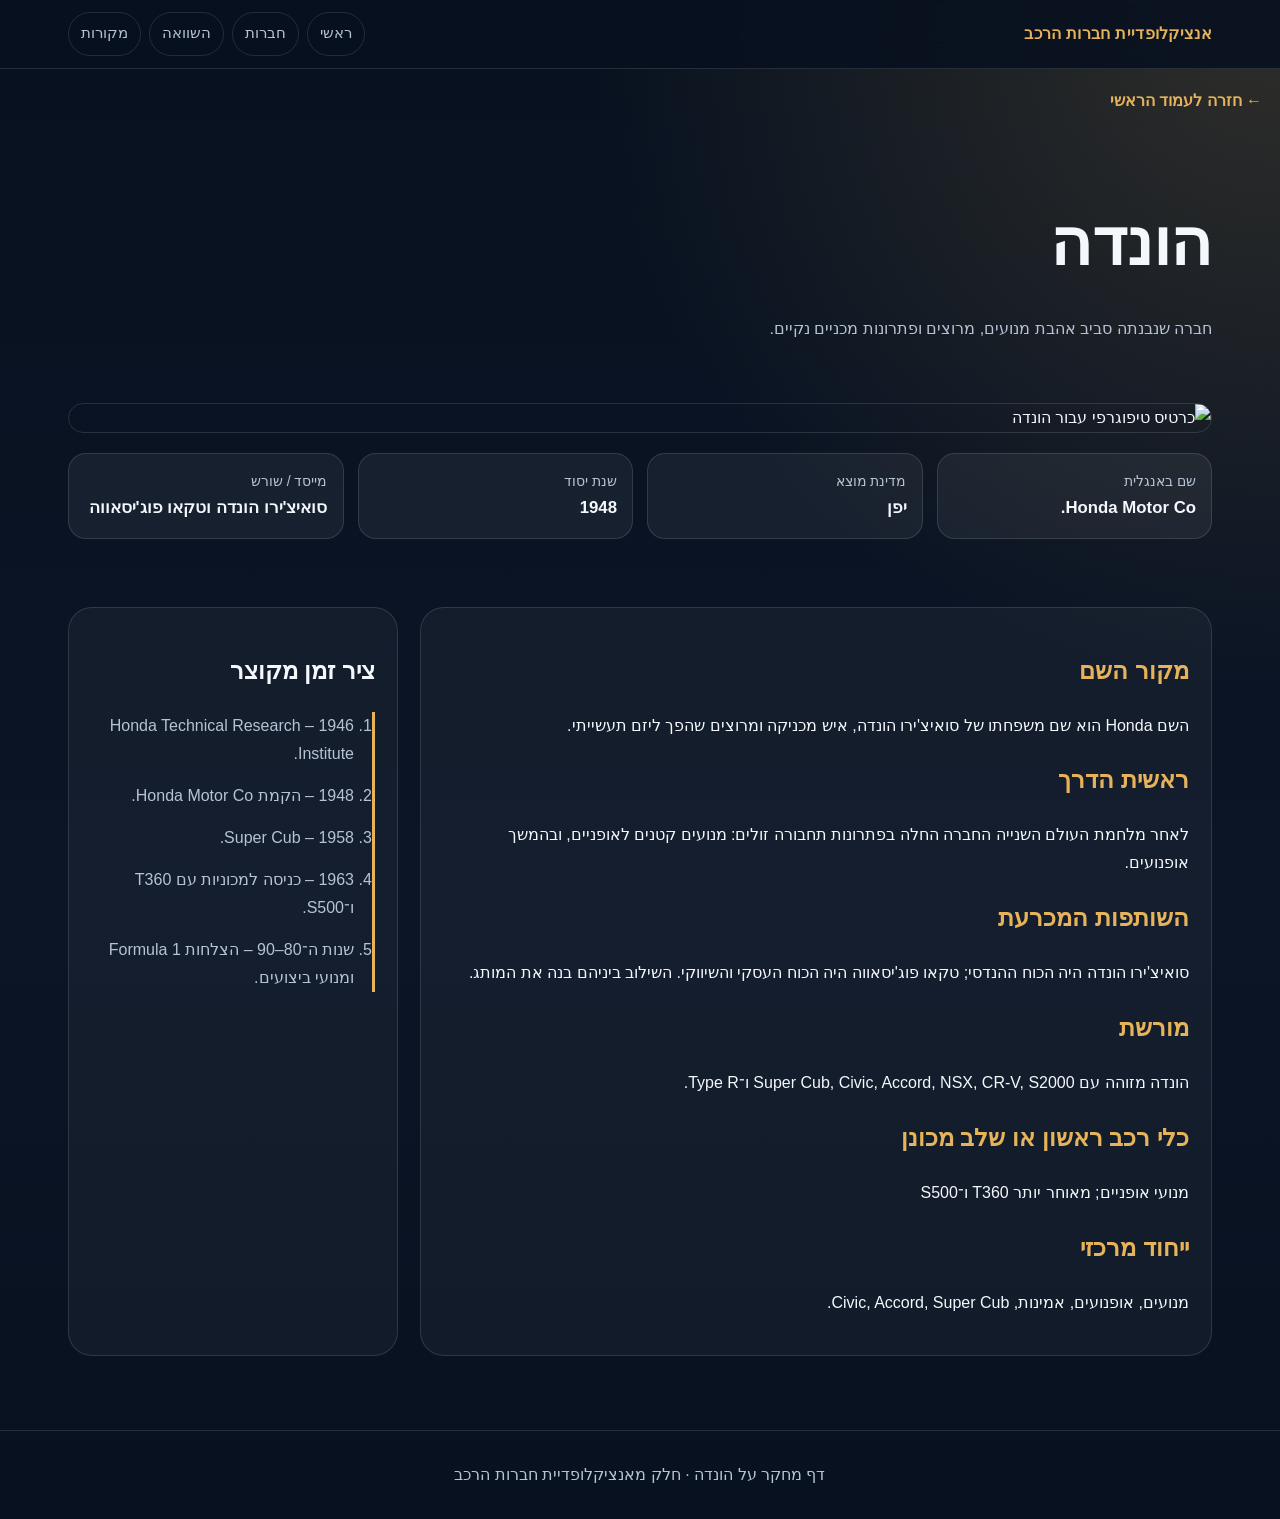
==== companies/honda.html @ 613faa34 "Add files via upload" ====
<!doctype html>
<html lang="he" dir="rtl">
<head>
<meta charset="utf-8">
<meta name="viewport" content="width=device-width, initial-scale=1">
<title>הונדה | אנציקלופדיית חברות הרכב</title>
<meta name="description" content="דף מחקר על הונדה (Honda Motor Co.) – היסטוריה, מקור שם, דגמי מפתח ומורשת.">
<link rel="stylesheet" href="../style.css">
</head>
<body class="company-page">
<header class="site-header">
  <nav class="nav">
    <div class="logo">אנציקלופדיית חברות הרכב</div>
    <div class="nav-links">
      <a href="../index.html">ראשי</a>
      <a href="../index.html#brands">חברות</a>
      <a href="../index.html#compare">השוואה</a>
      <a href="../index.html#sources">מקורות</a>
    </div>
  </nav>
</header>
<a class="back" href="../index.html">← חזרה לעמוד הראשי</a>
<section class="company-title">
  <h1>הונדה</h1>
  <p>חברה שנבנתה סביב אהבת מנועים, מרוצים ופתרונות מכניים נקיים.</p>
</section>
<section>
  <img src="../assets/honda-typographic-card.svg" alt="כרטיס טיפוגרפי עבור הונדה" style="width:100%;border-radius:28px;border:1px solid var(--line);display:block;margin-bottom:20px">
  <div class="fact-grid">
    <div class="fact"><span>שם באנגלית</span><strong>Honda Motor Co.</strong></div>
    <div class="fact"><span>מדינת מוצא</span><strong>יפן</strong></div>
    <div class="fact"><span>שנת יסוד</span><strong>1948</strong></div>
    <div class="fact"><span>מייסד / שורש</span><strong>סואיצ'ירו הונדה וטקאו פוג'יסאווה</strong></div>
  </div>
</section>
<section class="article">
  <article class="article-main">
    <h2>מקור השם</h2><p>השם Honda הוא שם משפחתו של סואיצ'ירו הונדה, איש מכניקה ומרוצים שהפך ליזם תעשייתי.</p>
<h2>ראשית הדרך</h2><p>לאחר מלחמת העולם השנייה החברה החלה בפתרונות תחבורה זולים: מנועים קטנים לאופניים, ובהמשך אופנועים.</p>
<h2>השותפות המכרעת</h2><p>סואיצ'ירו הונדה היה הכוח ההנדסי; טקאו פוג'יסאווה היה הכוח העסקי והשיווקי. השילוב ביניהם בנה את המותג.</p>
<h2>מורשת</h2><p>הונדה מזוהה עם Super Cub, Civic, Accord, NSX, CR-V, S2000 ו־Type R.</p>
    <h2>כלי רכב ראשון או שלב מכונן</h2>
    <p>מנועי אופניים; מאוחר יותר T360 ו־S500</p>
    <h2>ייחוד מרכזי</h2>
    <p>מנועים, אופנועים, אמינות, Civic, Accord, Super Cub.</p>
  </article>
  <aside class="aside">
    <h2>ציר זמן מקוצר</h2>
    <ol class="timeline"><li>1946 – Honda Technical Research Institute.</li>
<li>1948 – הקמת Honda Motor Co.</li>
<li>1958 – Super Cub.</li>
<li>1963 – כניסה למכוניות עם T360 ו־S500.</li>
<li>שנות ה־80–90 – הצלחות Formula 1 ומנועי ביצועים.</li></ol>
  </aside>
</section>
<footer class="footer">דף מחקר על הונדה · חלק מאנציקלופדיית חברות הרכב</footer>
</body>
</html>
---- style.css ----
:root{
  --bg:#07111f; --card:#0e1b2f; --card2:#13253f; --text:#f4f7fb; --muted:#b6c3d4;
  --accent:#e6b35a; --line:rgba(255,255,255,.12); --soft:rgba(230,179,90,.12);
}
*{box-sizing:border-box}
html{scroll-behavior:smooth}
body{margin:0; font-family:"Arial","Noto Sans Hebrew",sans-serif; background:
radial-gradient(circle at top right,rgba(230,179,90,.18),transparent 35%),
linear-gradient(180deg,#07111f,#0b1526 60%,#07111f); color:var(--text); direction:rtl; line-height:1.75}
a{color:inherit}
.site-header{position:sticky;top:0;z-index:50;background:rgba(7,17,31,.88);backdrop-filter:blur(14px);border-bottom:1px solid var(--line)}
.nav{max-width:1180px;margin:auto;display:flex;align-items:center;gap:18px;justify-content:space-between;padding:12px 18px}
.logo{font-weight:900;letter-spacing:.3px;color:var(--accent)}
.nav-links{display:flex;gap:8px;flex-wrap:wrap}
.nav-links a{text-decoration:none;padding:8px 12px;border:1px solid var(--line);border-radius:999px;color:var(--muted);font-size:.92rem}
.nav-links a:hover{background:var(--soft);color:var(--text)}
.hero{max-width:1180px;margin:0 auto;padding:68px 18px 42px;display:grid;grid-template-columns:1.1fr .9fr;gap:30px;align-items:center}
.hero h1{font-size:clamp(2.1rem,5vw,4.7rem);line-height:1.05;margin:0 0 18px}
.hero p{color:var(--muted);font-size:1.12rem;margin:0 0 22px}
.btns{display:flex;gap:12px;flex-wrap:wrap}
.btn{display:inline-block;text-decoration:none;background:var(--accent);color:#1b1203;font-weight:800;padding:12px 18px;border-radius:14px}
.btn.secondary{background:transparent;color:var(--text);border:1px solid var(--line)}
.hero-panel{background:linear-gradient(135deg,rgba(255,255,255,.08),rgba(255,255,255,.02));border:1px solid var(--line);border-radius:28px;padding:22px;box-shadow:0 24px 80px rgba(0,0,0,.28)}
.hero-grid{display:grid;grid-template-columns:repeat(2,1fr);gap:12px}
.mini{background:rgba(255,255,255,.06);border:1px solid var(--line);border-radius:20px;padding:18px;min-height:118px}
.mini strong{display:block;color:var(--accent);font-size:1.6rem}
section{max-width:1180px;margin:0 auto;padding:34px 18px}
.section-title{font-size:2rem;margin:0 0 18px}
.cards{display:grid;grid-template-columns:repeat(3,1fr);gap:16px}
.card{background:linear-gradient(180deg,var(--card),var(--card2));border:1px solid var(--line);border-radius:24px;padding:20px;min-height:260px;position:relative;overflow:hidden}
.card::before{content:"";position:absolute;inset:auto -50px -70px auto;width:150px;height:150px;background:var(--soft);border-radius:50%}
.badge{display:inline-flex;align-items:center;justify-content:center;min-width:62px;height:62px;border-radius:18px;background:var(--soft);color:var(--accent);font-size:1.7rem;font-weight:900;margin-bottom:12px}
.card h3{margin:0;font-size:1.35rem}
.meta{color:var(--muted);font-size:.95rem;margin:8px 0 12px}
.card p{color:var(--muted);margin:0 0 16px}
.card a{position:relative;z-index:2;color:var(--accent);font-weight:800;text-decoration:none}
.timeline{border-right:3px solid var(--accent);padding-right:18px}
.timeline li{margin:0 0 14px;color:var(--muted)}
.compare{overflow:auto;border:1px solid var(--line);border-radius:22px}
table{width:100%;border-collapse:collapse;min-width:820px;background:rgba(255,255,255,.04)}
th,td{border-bottom:1px solid var(--line);padding:12px;text-align:right;vertical-align:top}
th{color:var(--accent);background:rgba(255,255,255,.05)}
.footer{margin-top:40px;border-top:1px solid var(--line);padding:30px 18px;color:var(--muted);text-align:center}
.company-page .hero{grid-template-columns:1fr}
.company-title{max-width:1180px;margin:auto;padding:54px 18px 10px}
.company-title h1{font-size:clamp(2rem,5vw,4.5rem);margin:0}
.company-title p{color:var(--muted);max-width:850px}
.fact-grid{display:grid;grid-template-columns:repeat(4,1fr);gap:14px}
.fact{background:rgba(255,255,255,.06);border:1px solid var(--line);border-radius:18px;padding:15px}
.fact span{display:block;color:var(--muted);font-size:.88rem}
.fact strong{display:block;color:var(--text);font-size:1.05rem}
.article{display:grid;grid-template-columns:1fr 330px;gap:22px}
.article-main,.aside{background:rgba(255,255,255,.04);border:1px solid var(--line);border-radius:24px;padding:22px}
.article-main h2{color:var(--accent)}
.aside ul{padding-right:18px;color:var(--muted)}
.back{display:inline-block;margin:18px;color:var(--accent);text-decoration:none;font-weight:800}
.sources li{margin-bottom:10px;color:var(--muted);direction:ltr;text-align:left}
@media(max-width:900px){.hero,.article{grid-template-columns:1fr}.cards{grid-template-columns:1fr 1fr}.fact-grid{grid-template-columns:1fr 1fr}}
@media(max-width:620px){.nav{align-items:flex-start;flex-direction:column}.cards{grid-template-columns:1fr}.fact-grid{grid-template-columns:1fr}.hero{padding-top:38px}.hero-grid{grid-template-columns:1fr}}
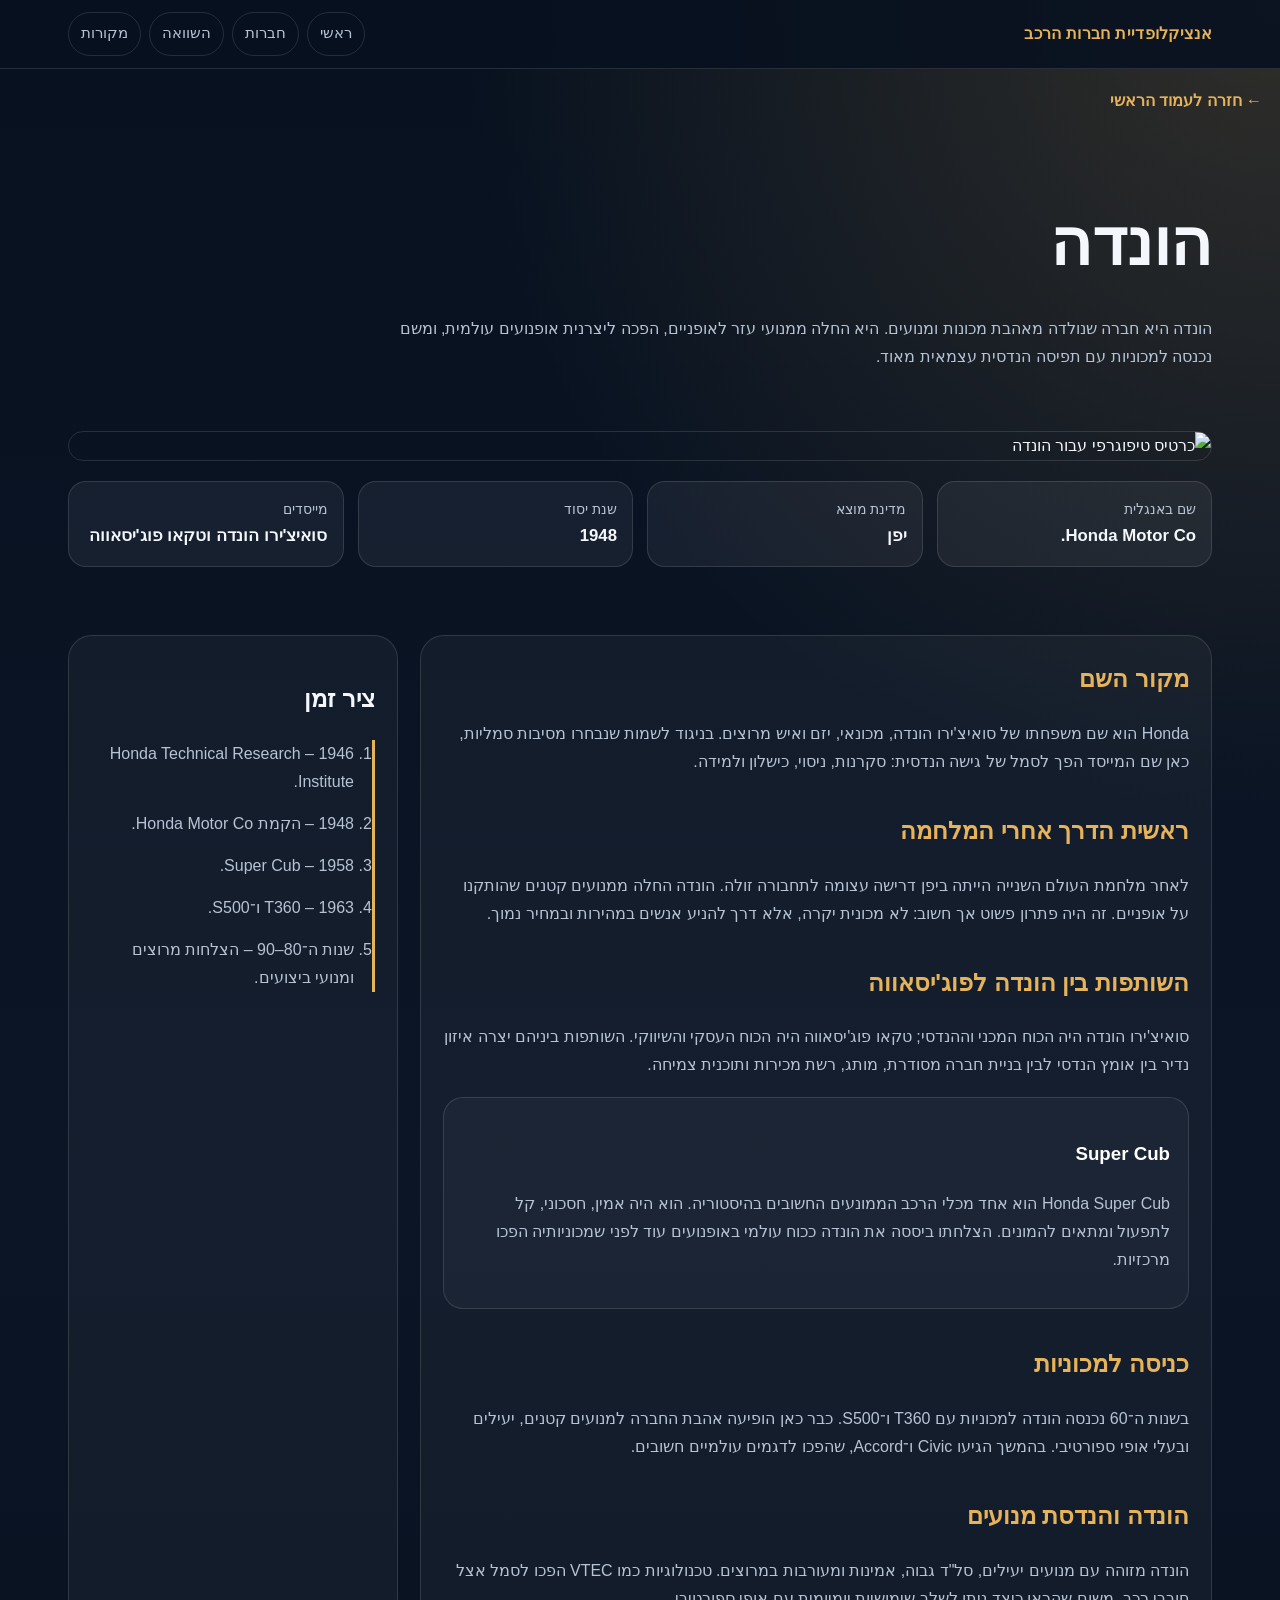
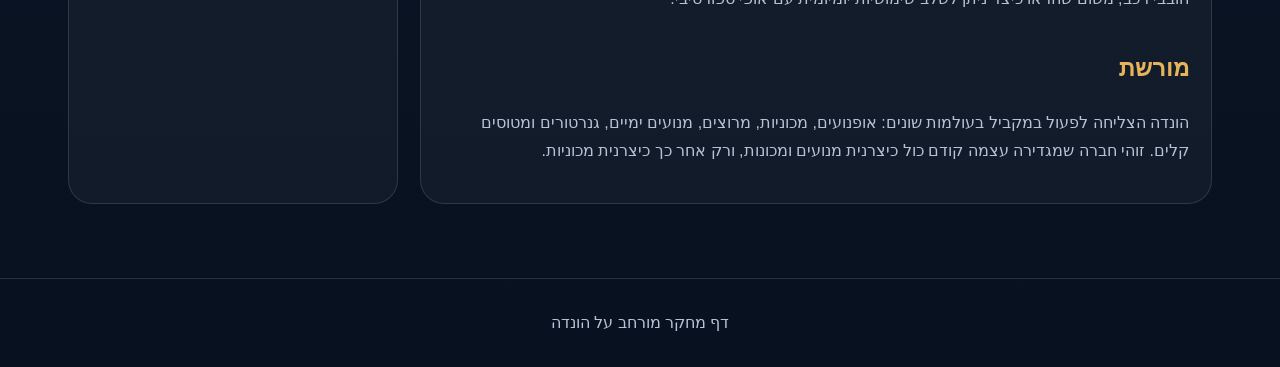
==== commit 2c9671d4: "Expand Honda research page" ====
--- a/companies/honda.html
+++ b/companies/honda.html
@@ -1,58 +1 @@
-<!doctype html>
-<html lang="he" dir="rtl">
-<head>
-<meta charset="utf-8">
-<meta name="viewport" content="width=device-width, initial-scale=1">
-<title>הונדה | אנציקלופדיית חברות הרכב</title>
-<meta name="description" content="דף מחקר על הונדה (Honda Motor Co.) – היסטוריה, מקור שם, דגמי מפתח ומורשת.">
-<link rel="stylesheet" href="../style.css">
-</head>
-<body class="company-page">
-<header class="site-header">
-  <nav class="nav">
-    <div class="logo">אנציקלופדיית חברות הרכב</div>
-    <div class="nav-links">
-      <a href="../index.html">ראשי</a>
-      <a href="../index.html#brands">חברות</a>
-      <a href="../index.html#compare">השוואה</a>
-      <a href="../index.html#sources">מקורות</a>
-    </div>
-  </nav>
-</header>
-<a class="back" href="../index.html">← חזרה לעמוד הראשי</a>
-<section class="company-title">
-  <h1>הונדה</h1>
-  <p>חברה שנבנתה סביב אהבת מנועים, מרוצים ופתרונות מכניים נקיים.</p>
-</section>
-<section>
-  <img src="../assets/honda-typographic-card.svg" alt="כרטיס טיפוגרפי עבור הונדה" style="width:100%;border-radius:28px;border:1px solid var(--line);display:block;margin-bottom:20px">
-  <div class="fact-grid">
-    <div class="fact"><span>שם באנגלית</span><strong>Honda Motor Co.</strong></div>
-    <div class="fact"><span>מדינת מוצא</span><strong>יפן</strong></div>
-    <div class="fact"><span>שנת יסוד</span><strong>1948</strong></div>
-    <div class="fact"><span>מייסד / שורש</span><strong>סואיצ'ירו הונדה וטקאו פוג'יסאווה</strong></div>
-  </div>
-</section>
-<section class="article">
-  <article class="article-main">
-    <h2>מקור השם</h2><p>השם Honda הוא שם משפחתו של סואיצ'ירו הונדה, איש מכניקה ומרוצים שהפך ליזם תעשייתי.</p>
-<h2>ראשית הדרך</h2><p>לאחר מלחמת העולם השנייה החברה החלה בפתרונות תחבורה זולים: מנועים קטנים לאופניים, ובהמשך אופנועים.</p>
-<h2>השותפות המכרעת</h2><p>סואיצ'ירו הונדה היה הכוח ההנדסי; טקאו פוג'יסאווה היה הכוח העסקי והשיווקי. השילוב ביניהם בנה את המותג.</p>
-<h2>מורשת</h2><p>הונדה מזוהה עם Super Cub, Civic, Accord, NSX, CR-V, S2000 ו־Type R.</p>
-    <h2>כלי רכב ראשון או שלב מכונן</h2>
-    <p>מנועי אופניים; מאוחר יותר T360 ו־S500</p>
-    <h2>ייחוד מרכזי</h2>
-    <p>מנועים, אופנועים, אמינות, Civic, Accord, Super Cub.</p>
-  </article>
-  <aside class="aside">
-    <h2>ציר זמן מקוצר</h2>
-    <ol class="timeline"><li>1946 – Honda Technical Research Institute.</li>
-<li>1948 – הקמת Honda Motor Co.</li>
-<li>1958 – Super Cub.</li>
-<li>1963 – כניסה למכוניות עם T360 ו־S500.</li>
-<li>שנות ה־80–90 – הצלחות Formula 1 ומנועי ביצועים.</li></ol>
-  </aside>
-</section>
-<footer class="footer">דף מחקר על הונדה · חלק מאנציקלופדיית חברות הרכב</footer>
-</body>
-</html>+<!doctype html><html lang="he" dir="rtl"><head><meta charset="utf-8"><meta name="viewport" content="width=device-width, initial-scale=1"><title>הונדה | אנציקלופדיית חברות הרכב</title><meta name="description" content="מחקר מורחב על הונדה: סואיצ'ירו הונדה, אופנועים, מנועים, Civic, Accord ומורשת מרוצים."><link rel="stylesheet" href="../style.css"></head><body class="company-page"><header class="site-header"><nav class="nav"><div class="logo">אנציקלופדיית חברות הרכב</div><div class="nav-links"><a href="../index.html">ראשי</a><a href="../index.html#brands">חברות</a><a href="../index.html#compare">השוואה</a><a href="../index.html#sources">מקורות</a></div></nav></header><a class="back" href="../index.html">← חזרה לעמוד הראשי</a><section class="company-title"><h1>הונדה</h1><p>הונדה היא חברה שנולדה מאהבת מכונות ומנועים. היא החלה ממנועי עזר לאופניים, הפכה ליצרנית אופנועים עולמית, ומשם נכנסה למכוניות עם תפיסה הנדסית עצמאית מאוד.</p></section><section><img src="../assets/honda-typographic-card.svg" alt="כרטיס טיפוגרפי עבור הונדה" style="width:100%;border-radius:28px;border:1px solid var(--line);display:block;margin-bottom:20px"><div class="fact-grid"><div class="fact"><span>שם באנגלית</span><strong>Honda Motor Co.</strong></div><div class="fact"><span>מדינת מוצא</span><strong>יפן</strong></div><div class="fact"><span>שנת יסוד</span><strong>1948</strong></div><div class="fact"><span>מייסדים</span><strong>סואיצ'ירו הונדה וטקאו פוג'יסאווה</strong></div></div></section><section class="article"><article class="article-main"><h2>מקור השם</h2><p>Honda הוא שם משפחתו של סואיצ'ירו הונדה, מכונאי, יזם ואיש מרוצים. בניגוד לשמות שנבחרו מסיבות סמליות, כאן שם המייסד הפך לסמל של גישה הנדסית: סקרנות, ניסוי, כישלון ולמידה.</p><h2>ראשית הדרך אחרי המלחמה</h2><p>לאחר מלחמת העולם השנייה הייתה ביפן דרישה עצומה לתחבורה זולה. הונדה החלה ממנועים קטנים שהותקנו על אופניים. זה היה פתרון פשוט אך חשוב: לא מכונית יקרה, אלא דרך להניע אנשים במהירות ובמחיר נמוך.</p><h2>השותפות בין הונדה לפוג'יסאווה</h2><p>סואיצ'ירו הונדה היה הכוח המכני וההנדסי; טקאו פוג'יסאווה היה הכוח העסקי והשיווקי. השותפות ביניהם יצרה איזון נדיר בין אומץ הנדסי לבין בניית חברה מסודרת, מותג, רשת מכירות ותוכנית צמיחה.</p><div class="research-block"><h3>Super Cub</h3><p>Honda Super Cub הוא אחד מכלי הרכב הממונעים החשובים בהיסטוריה. הוא היה אמין, חסכוני, קל לתפעול ומתאים להמונים. הצלחתו ביססה את הונדה ככוח עולמי באופנועים עוד לפני שמכוניותיה הפכו מרכזיות.</p></div><h2>כניסה למכוניות</h2><p>בשנות ה־60 נכנסה הונדה למכוניות עם T360 ו־S500. כבר כאן הופיעה אהבת החברה למנועים קטנים, יעילים ובעלי אופי ספורטיבי. בהמשך הגיעו Civic ו־Accord, שהפכו לדגמים עולמיים חשובים.</p><h2>הונדה והנדסת מנועים</h2><p>הונדה מזוהה עם מנועים יעילים, סל"ד גבוה, אמינות ומעורבות במרוצים. טכנולוגיות כמו VTEC הפכו לסמל אצל חובבי רכב, משום שהראו כיצד ניתן לשלב שימושיות יומיומית עם אופי ספורטיבי.</p><h2>מורשת</h2><p>הונדה הצליחה לפעול במקביל בעולמות שונים: אופנועים, מכוניות, מרוצים, מנועים ימיים, גנרטורים ומטוסים קלים. זוהי חברה שמגדירה עצמה קודם כול כיצרנית מנועים ומכונות, ורק אחר כך כיצרנית מכוניות.</p></article><aside class="aside"><h2>ציר זמן</h2><ol class="timeline"><li>1946 – Honda Technical Research Institute.</li><li>1948 – הקמת Honda Motor Co.</li><li>1958 – Super Cub.</li><li>1963 – T360 ו־S500.</li><li>שנות ה־80–90 – הצלחות מרוצים ומנועי ביצועים.</li></ol></aside></section><footer class="footer">דף מחקר מורחב על הונדה</footer></body></html>
--- a/style.css
+++ b/style.css
@@ -10,6 +10,7 @@
 linear-gradient(180deg,#07111f,#0b1526 60%,#07111f); color:var(--text); direction:rtl; line-height:1.75}
 a{color:inherit}
 .site-header{position:sticky;top:0;z-index:50;background:rgba(7,17,31,.88);backdrop-filter:blur(14px);border-bottom:1px solid var(--line)}
+.company-page .site-header{position:relative;top:auto;backdrop-filter:none}
 .nav{max-width:1180px;margin:auto;display:flex;align-items:center;gap:18px;justify-content:space-between;padding:12px 18px}
 .logo{font-weight:900;letter-spacing:.3px;color:var(--accent)}
 .nav-links{display:flex;gap:8px;flex-wrap:wrap}
@@ -52,9 +53,16 @@
 .fact strong{display:block;color:var(--text);font-size:1.05rem}
 .article{display:grid;grid-template-columns:1fr 330px;gap:22px}
 .article-main,.aside{background:rgba(255,255,255,.04);border:1px solid var(--line);border-radius:24px;padding:22px}
-.article-main h2{color:var(--accent)}
+.article-main h2{color:var(--accent);margin-top:34px}
+.article-main h2:first-child{margin-top:0}
+.article-main h3{color:#fff;margin-top:22px}
+.article-main p{color:var(--muted);margin:0 0 16px}
+.research-block{background:rgba(255,255,255,.035);border:1px solid var(--line);border-radius:20px;padding:18px;margin:18px 0}
+.research-block ul{padding-right:20px;color:var(--muted)}
 .aside ul{padding-right:18px;color:var(--muted)}
+.aside a{color:var(--accent);text-decoration:none;font-weight:800}
 .back{display:inline-block;margin:18px;color:var(--accent);text-decoration:none;font-weight:800}
 .sources li{margin-bottom:10px;color:var(--muted);direction:ltr;text-align:left}
+.note{border-right:4px solid var(--accent);padding:12px 16px;background:var(--soft);border-radius:14px;color:var(--muted)}
 @media(max-width:900px){.hero,.article{grid-template-columns:1fr}.cards{grid-template-columns:1fr 1fr}.fact-grid{grid-template-columns:1fr 1fr}}
 @media(max-width:620px){.nav{align-items:flex-start;flex-direction:column}.cards{grid-template-columns:1fr}.fact-grid{grid-template-columns:1fr}.hero{padding-top:38px}.hero-grid{grid-template-columns:1fr}}
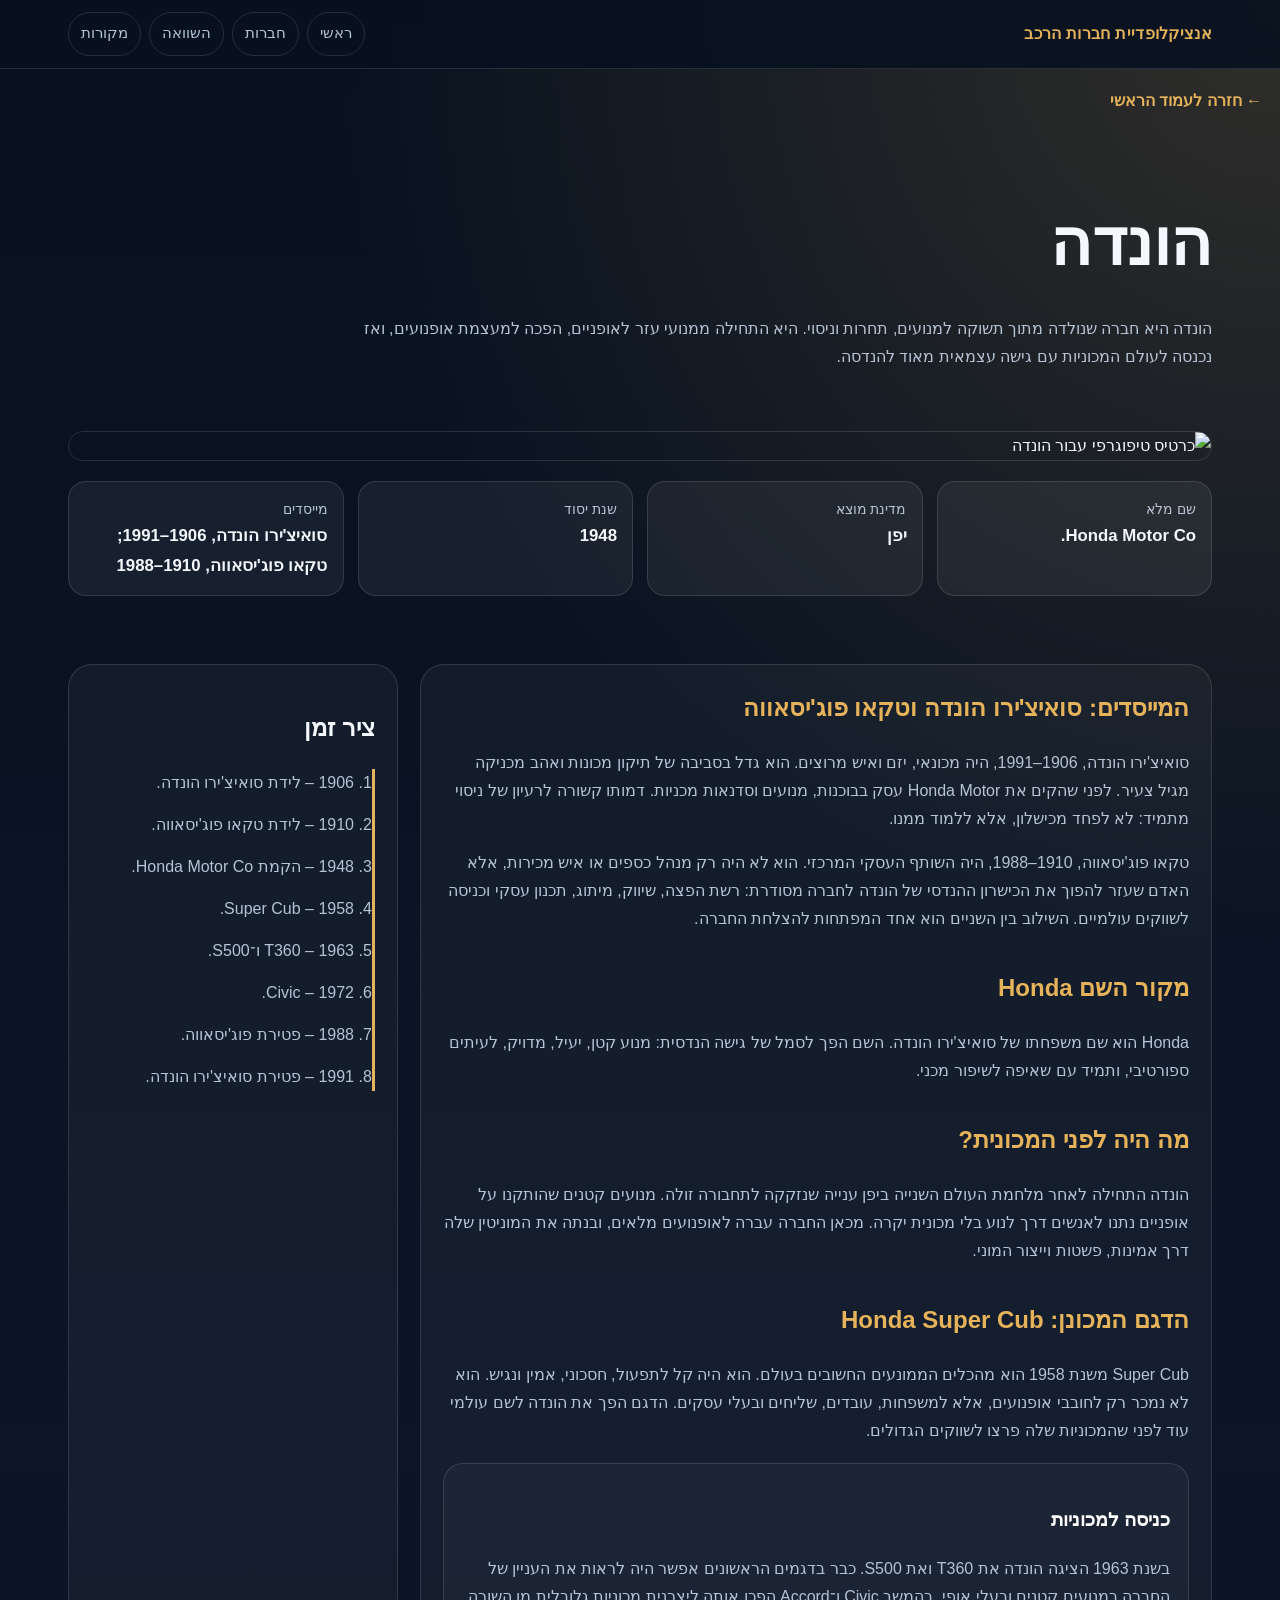
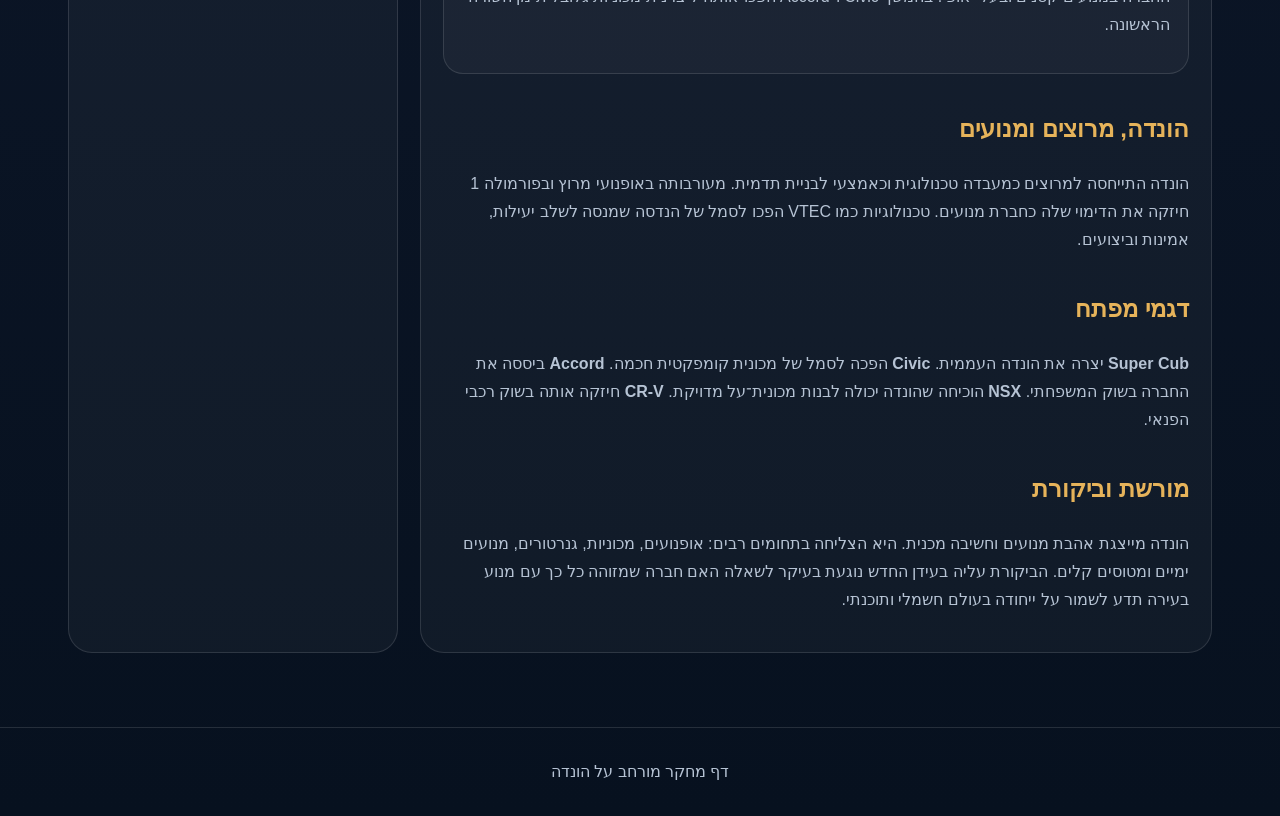
==== commit cb2f4331: "Deepen Honda page with founder biographies" ====
--- a/companies/honda.html
+++ b/companies/honda.html
@@ -1 +1 @@
-<!doctype html><html lang="he" dir="rtl"><head><meta charset="utf-8"><meta name="viewport" content="width=device-width, initial-scale=1"><title>הונדה | אנציקלופדיית חברות הרכב</title><meta name="description" content="מחקר מורחב על הונדה: סואיצ'ירו הונדה, אופנועים, מנועים, Civic, Accord ומורשת מרוצים."><link rel="stylesheet" href="../style.css"></head><body class="company-page"><header class="site-header"><nav class="nav"><div class="logo">אנציקלופדיית חברות הרכב</div><div class="nav-links"><a href="../index.html">ראשי</a><a href="../index.html#brands">חברות</a><a href="../index.html#compare">השוואה</a><a href="../index.html#sources">מקורות</a></div></nav></header><a class="back" href="../index.html">← חזרה לעמוד הראשי</a><section class="company-title"><h1>הונדה</h1><p>הונדה היא חברה שנולדה מאהבת מכונות ומנועים. היא החלה ממנועי עזר לאופניים, הפכה ליצרנית אופנועים עולמית, ומשם נכנסה למכוניות עם תפיסה הנדסית עצמאית מאוד.</p></section><section><img src="../assets/honda-typographic-card.svg" alt="כרטיס טיפוגרפי עבור הונדה" style="width:100%;border-radius:28px;border:1px solid var(--line);display:block;margin-bottom:20px"><div class="fact-grid"><div class="fact"><span>שם באנגלית</span><strong>Honda Motor Co.</strong></div><div class="fact"><span>מדינת מוצא</span><strong>יפן</strong></div><div class="fact"><span>שנת יסוד</span><strong>1948</strong></div><div class="fact"><span>מייסדים</span><strong>סואיצ'ירו הונדה וטקאו פוג'יסאווה</strong></div></div></section><section class="article"><article class="article-main"><h2>מקור השם</h2><p>Honda הוא שם משפחתו של סואיצ'ירו הונדה, מכונאי, יזם ואיש מרוצים. בניגוד לשמות שנבחרו מסיבות סמליות, כאן שם המייסד הפך לסמל של גישה הנדסית: סקרנות, ניסוי, כישלון ולמידה.</p><h2>ראשית הדרך אחרי המלחמה</h2><p>לאחר מלחמת העולם השנייה הייתה ביפן דרישה עצומה לתחבורה זולה. הונדה החלה ממנועים קטנים שהותקנו על אופניים. זה היה פתרון פשוט אך חשוב: לא מכונית יקרה, אלא דרך להניע אנשים במהירות ובמחיר נמוך.</p><h2>השותפות בין הונדה לפוג'יסאווה</h2><p>סואיצ'ירו הונדה היה הכוח המכני וההנדסי; טקאו פוג'יסאווה היה הכוח העסקי והשיווקי. השותפות ביניהם יצרה איזון נדיר בין אומץ הנדסי לבין בניית חברה מסודרת, מותג, רשת מכירות ותוכנית צמיחה.</p><div class="research-block"><h3>Super Cub</h3><p>Honda Super Cub הוא אחד מכלי הרכב הממונעים החשובים בהיסטוריה. הוא היה אמין, חסכוני, קל לתפעול ומתאים להמונים. הצלחתו ביססה את הונדה ככוח עולמי באופנועים עוד לפני שמכוניותיה הפכו מרכזיות.</p></div><h2>כניסה למכוניות</h2><p>בשנות ה־60 נכנסה הונדה למכוניות עם T360 ו־S500. כבר כאן הופיעה אהבת החברה למנועים קטנים, יעילים ובעלי אופי ספורטיבי. בהמשך הגיעו Civic ו־Accord, שהפכו לדגמים עולמיים חשובים.</p><h2>הונדה והנדסת מנועים</h2><p>הונדה מזוהה עם מנועים יעילים, סל"ד גבוה, אמינות ומעורבות במרוצים. טכנולוגיות כמו VTEC הפכו לסמל אצל חובבי רכב, משום שהראו כיצד ניתן לשלב שימושיות יומיומית עם אופי ספורטיבי.</p><h2>מורשת</h2><p>הונדה הצליחה לפעול במקביל בעולמות שונים: אופנועים, מכוניות, מרוצים, מנועים ימיים, גנרטורים ומטוסים קלים. זוהי חברה שמגדירה עצמה קודם כול כיצרנית מנועים ומכונות, ורק אחר כך כיצרנית מכוניות.</p></article><aside class="aside"><h2>ציר זמן</h2><ol class="timeline"><li>1946 – Honda Technical Research Institute.</li><li>1948 – הקמת Honda Motor Co.</li><li>1958 – Super Cub.</li><li>1963 – T360 ו־S500.</li><li>שנות ה־80–90 – הצלחות מרוצים ומנועי ביצועים.</li></ol></aside></section><footer class="footer">דף מחקר מורחב על הונדה</footer></body></html>+<!doctype html><html lang="he" dir="rtl"><head><meta charset="utf-8"><meta name="viewport" content="width=device-width, initial-scale=1"><title>הונדה | אנציקלופדיית חברות הרכב</title><meta name="description" content="מחקר מעמיק על הונדה: סואיצ'ירו הונדה, טקאו פוג'יסאווה, אופנועים, Super Cub, Civic, VTEC ומורשת מרוצים."><link rel="stylesheet" href="../style.css"></head><body class="company-page"><header class="site-header"><nav class="nav"><div class="logo">אנציקלופדיית חברות הרכב</div><div class="nav-links"><a href="../index.html">ראשי</a><a href="../index.html#brands">חברות</a><a href="../index.html#compare">השוואה</a><a href="../index.html#sources">מקורות</a></div></nav></header><a class="back" href="../index.html">← חזרה לעמוד הראשי</a><section class="company-title"><h1>הונדה</h1><p>הונדה היא חברה שנולדה מתוך תשוקה למנועים, תחרות וניסוי. היא התחילה ממנועי עזר לאופניים, הפכה למעצמת אופנועים, ואז נכנסה לעולם המכוניות עם גישה עצמאית מאוד להנדסה.</p></section><section><img src="../assets/honda-typographic-card.svg" alt="כרטיס טיפוגרפי עבור הונדה" style="width:100%;border-radius:28px;border:1px solid var(--line);display:block;margin-bottom:20px"><div class="fact-grid"><div class="fact"><span>שם מלא</span><strong>Honda Motor Co.</strong></div><div class="fact"><span>מדינת מוצא</span><strong>יפן</strong></div><div class="fact"><span>שנת יסוד</span><strong>1948</strong></div><div class="fact"><span>מייסדים</span><strong>סואיצ'ירו הונדה, 1906–1991; טקאו פוג'יסאווה, 1910–1988</strong></div></div></section><section class="article"><article class="article-main"><h2>המייסדים: סואיצ'ירו הונדה וטקאו פוג'יסאווה</h2><p>סואיצ'ירו הונדה, 1906–1991, היה מכונאי, יזם ואיש מרוצים. הוא גדל בסביבה של תיקון מכונות ואהב מכניקה מגיל צעיר. לפני שהקים את Honda Motor עסק בבוכנות, מנועים וסדנאות מכניות. דמותו קשורה לרעיון של ניסוי מתמיד: לא לפחד מכישלון, אלא ללמוד ממנו.</p><p>טקאו פוג'יסאווה, 1910–1988, היה השותף העסקי המרכזי. הוא לא היה רק מנהל כספים או איש מכירות, אלא האדם שעזר להפוך את הכישרון ההנדסי של הונדה לחברה מסודרת: רשת הפצה, שיווק, מיתוג, תכנון עסקי וכניסה לשווקים עולמיים. השילוב בין השניים הוא אחד המפתחות להצלחת החברה.</p><h2>מקור השם Honda</h2><p>Honda הוא שם משפחתו של סואיצ'ירו הונדה. השם הפך לסמל של גישה הנדסית: מנוע קטן, יעיל, מדויק, לעיתים ספורטיבי, ותמיד עם שאיפה לשיפור מכני.</p><h2>מה היה לפני המכונית?</h2><p>הונדה התחילה לאחר מלחמת העולם השנייה ביפן ענייה שנזקקה לתחבורה זולה. מנועים קטנים שהותקנו על אופניים נתנו לאנשים דרך לנוע בלי מכונית יקרה. מכאן החברה עברה לאופנועים מלאים, ובנתה את המוניטין שלה דרך אמינות, פשטות וייצור המוני.</p><h2>הדגם המכונן: Honda Super Cub</h2><p>Super Cub משנת 1958 הוא מהכלים הממונעים החשובים בעולם. הוא היה קל לתפעול, חסכוני, אמין ונגיש. הוא לא נמכר רק לחובבי אופנועים, אלא למשפחות, עובדים, שליחים ובעלי עסקים. הדגם הפך את הונדה לשם עולמי עוד לפני שהמכוניות שלה פרצו לשווקים הגדולים.</p><div class="research-block"><h3>כניסה למכוניות</h3><p>בשנת 1963 הציגה הונדה את T360 ואת S500. כבר בדגמים הראשונים אפשר היה לראות את העניין של החברה במנועים קטנים ובעלי אופי. בהמשך Civic ו־Accord הפכו אותה ליצרנית מכוניות גלובלית מן השורה הראשונה.</p></div><h2>הונדה, מרוצים ומנועים</h2><p>הונדה התייחסה למרוצים כמעבדה טכנולוגית וכאמצעי לבניית תדמית. מעורבותה באופנועי מרוץ ובפורמולה 1 חיזקה את הדימוי שלה כחברת מנועים. טכנולוגיות כמו VTEC הפכו לסמל של הנדסה שמנסה לשלב יעילות, אמינות וביצועים.</p><h2>דגמי מפתח</h2><p><strong>Super Cub</strong> יצרה את הונדה העממית. <strong>Civic</strong> הפכה לסמל של מכונית קומפקטית חכמה. <strong>Accord</strong> ביססה את החברה בשוק המשפחתי. <strong>NSX</strong> הוכיחה שהונדה יכולה לבנות מכונית־על מדויקת. <strong>CR-V</strong> חיזקה אותה בשוק רכבי הפנאי.</p><h2>מורשת וביקורת</h2><p>הונדה מייצגת אהבת מנועים וחשיבה מכנית. היא הצליחה בתחומים רבים: אופנועים, מכוניות, גנרטורים, מנועים ימיים ומטוסים קלים. הביקורת עליה בעידן החדש נוגעת בעיקר לשאלה האם חברה שמזוהה כל כך עם מנוע בעירה תדע לשמור על ייחודה בעולם חשמלי ותוכנתי.</p></article><aside class="aside"><h2>ציר זמן</h2><ol class="timeline"><li>1906 – לידת סואיצ'ירו הונדה.</li><li>1910 – לידת טקאו פוג'יסאווה.</li><li>1948 – הקמת Honda Motor Co.</li><li>1958 – Super Cub.</li><li>1963 – T360 ו־S500.</li><li>1972 – Civic.</li><li>1988 – פטירת פוג'יסאווה.</li><li>1991 – פטירת סואיצ'ירו הונדה.</li></ol></aside></section><footer class="footer">דף מחקר מורחב על הונדה</footer></body></html>
